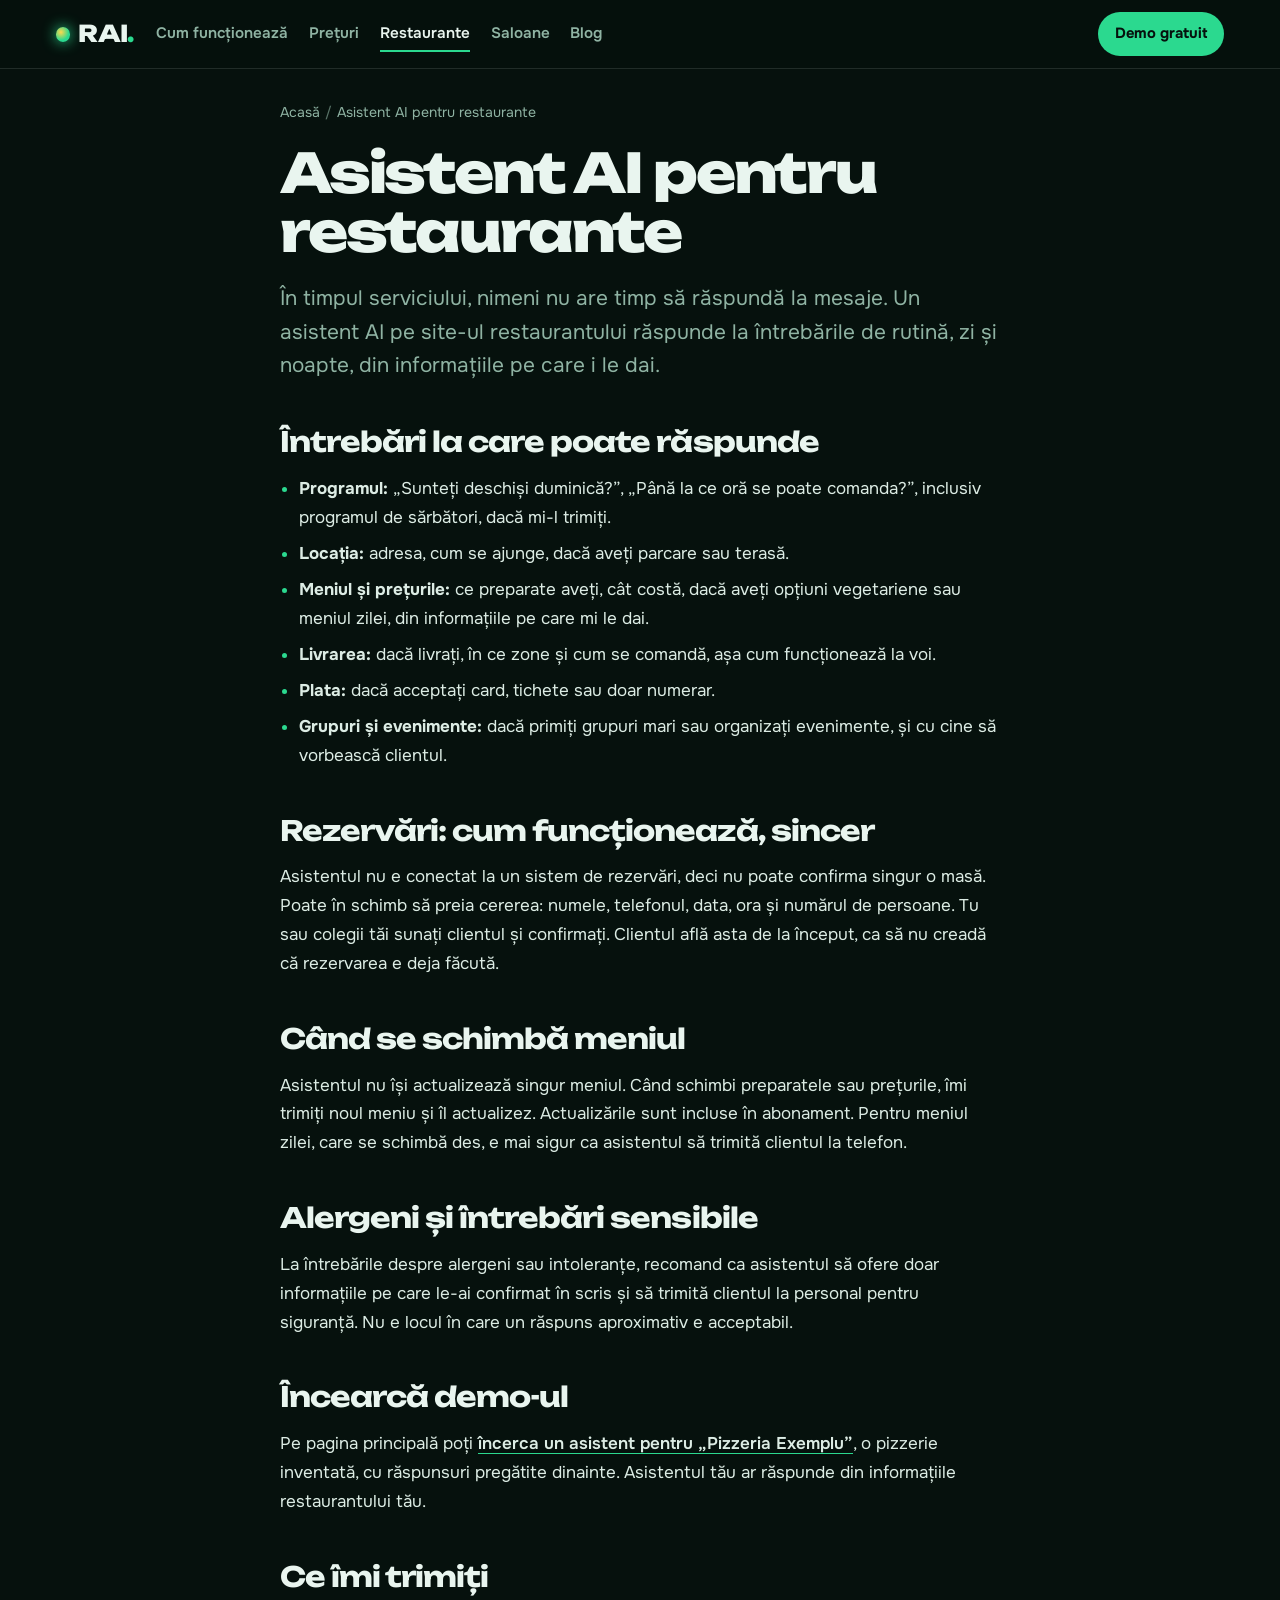
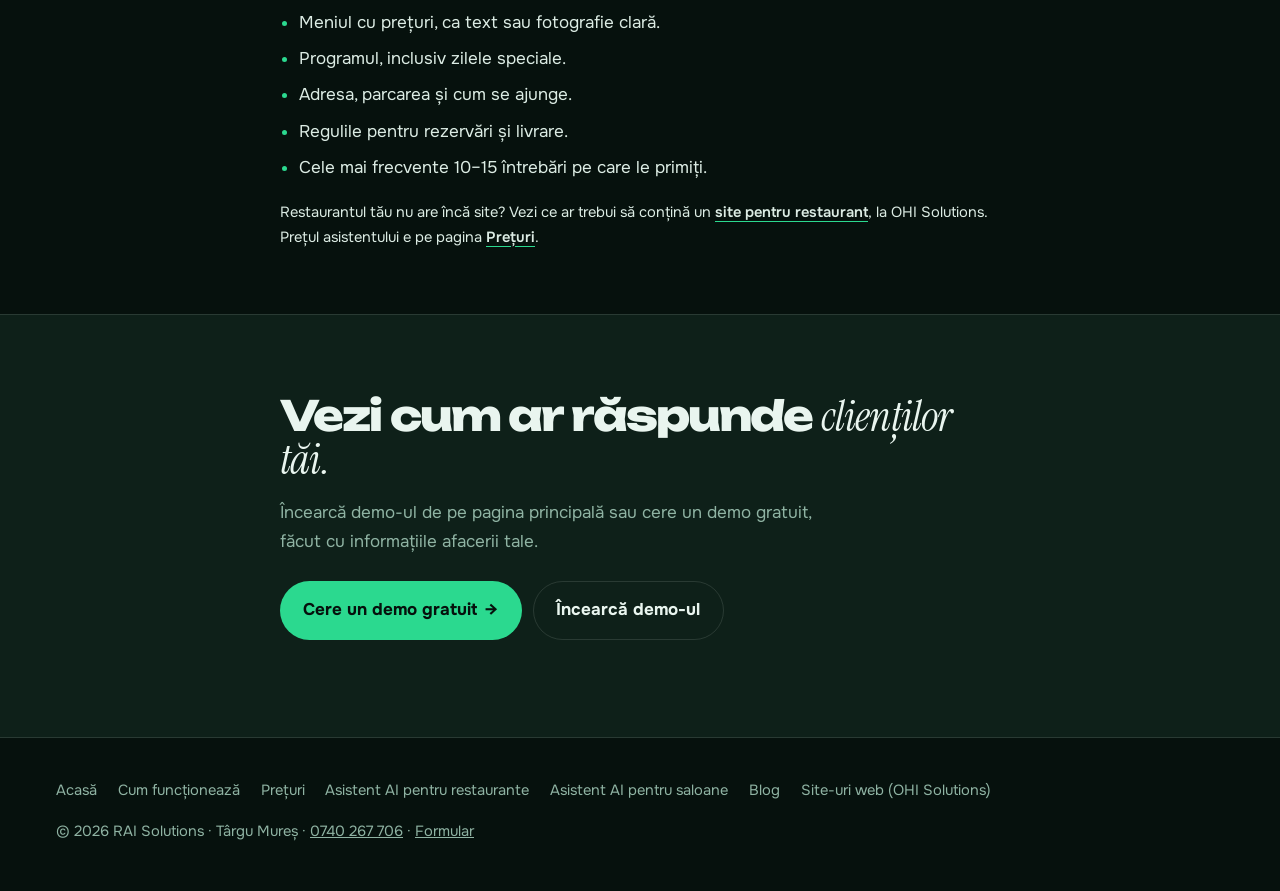
==== asistent-ai-restaurante.html @ 6ee431af "SEO: titlu, Google (sitemap, robots, date structurate), pagini noi și blog Pagini: cum-functioneaza," ====
<!DOCTYPE html>
<html lang="ro">
<head>
<meta charset="utf-8">
<meta name="viewport" content="width=device-width, initial-scale=1, viewport-fit=cover">
<title>Asistent AI pentru Restaurante și Pizzerii | RAI Solutions</title>
<meta name="description" content="Un asistent AI pe site-ul restaurantului răspunde despre program, meniu, prețuri, livrare și locație, și preia datele celor care vor să rezerve. Vezi ce poate și ce nu.">
<link rel="canonical" href="https://rais-pi.vercel.app/asistent-ai-restaurante">
<meta name="robots" content="index, follow">
<meta property="og:type" content="website">
<meta property="og:locale" content="ro_RO">
<meta property="og:site_name" content="RAI Solutions">
<meta property="og:title" content="Asistent AI pentru Restaurante și Pizzerii | RAI Solutions">
<meta property="og:description" content="Un asistent AI pe site-ul restaurantului răspunde despre program, meniu, prețuri, livrare și locație, și preia datele celor care vor să rezerve. Vezi ce poate și ce nu.">
<meta property="og:url" content="https://rais-pi.vercel.app/asistent-ai-restaurante">
<meta property="og:image" content="https://rais-pi.vercel.app/og-image.png">
<meta property="og:image:width" content="1200">
<meta property="og:image:height" content="630">
<meta name="twitter:card" content="summary_large_image">
<meta name="theme-color" content="#06110D">
<link rel="icon" href="/favicon.ico" sizes="any">
<link rel="icon" href="/icon-512.png" type="image/png">
<link rel="apple-touch-icon" href="/apple-touch-icon.png">
<link rel="preconnect" href="https://fonts.googleapis.com">
<link rel="preconnect" href="https://fonts.gstatic.com" crossorigin>
<link href="https://fonts.googleapis.com/css2?family=Unbounded:wght@700;800&family=Onest:wght@400;600;700&family=Instrument+Serif:ital@1&display=swap" rel="stylesheet">
<link rel="stylesheet" href="/pagini.css">
<script type="application/ld+json">[{"@context": "https://schema.org", "@type": "BreadcrumbList", "itemListElement": [{"@type": "ListItem", "position": 1, "name": "Acasă", "item": "https://rais-pi.vercel.app/"}, {"@type": "ListItem", "position": 2, "name": "Asistent AI pentru restaurante", "item": "https://rais-pi.vercel.app/asistent-ai-restaurante"}]}]</script>
</head>
<body>
<a class="skip" href="#continut">Sari la conținut</a>
<header class="top">
  <div class="wrap bar">
    <a class="brand" href="/" aria-label="RAI Solutions, pagina principală"><i aria-hidden="true"></i>RAI<span>.</span></a>
    <nav class="nav" aria-label="Principal"><a href="/cum-functioneaza">Cum funcționează</a><a href="/preturi">Prețuri</a><a href="/asistent-ai-restaurante" aria-current="page">Restaurante</a><a href="/asistent-ai-saloane">Saloane</a><a href="/blog">Blog</a></nav>
    <a class="btn btn-main btn-sm" href="/?pachet=demo#cerere">Demo gratuit</a>
  </div>
</header>
<main id="continut">
  <div class="wrap narrow">
    <nav class="crumbs" aria-label="Breadcrumb"><ol><li><a href="/">Acasă</a></li><li aria-current="page">Asistent AI pentru restaurante</li></ol></nav>
    <h1>Asistent AI pentru restaurante</h1>
    <p class="lead">În timpul serviciului, nimeni nu are timp să răspundă la mesaje. Un asistent AI pe site-ul restaurantului răspunde la întrebările de rutină, zi și noapte, din informațiile pe care i le dai.</p>
    <div class="prose">
<h2>Întrebări la care poate răspunde</h2>
<ul>
<li><b>Programul:</b> „Sunteți deschiși duminică?”, „Până la ce oră se poate comanda?”, inclusiv programul de sărbători, dacă mi-l trimiți.</li>
<li><b>Locația:</b> adresa, cum se ajunge, dacă aveți parcare sau terasă.</li>
<li><b>Meniul și prețurile:</b> ce preparate aveți, cât costă, dacă aveți opțiuni vegetariene sau meniul zilei, din informațiile pe care mi le dai.</li>
<li><b>Livrarea:</b> dacă livrați, în ce zone și cum se comandă, așa cum funcționează la voi.</li>
<li><b>Plata:</b> dacă acceptați card, tichete sau doar numerar.</li>
<li><b>Grupuri și evenimente:</b> dacă primiți grupuri mari sau organizați evenimente, și cu cine să vorbească clientul.</li>
</ul>

<h2>Rezervări: cum funcționează, sincer</h2>
<p>Asistentul nu e conectat la un sistem de rezervări, deci nu poate confirma singur o masă. Poate în schimb să preia cererea: numele, telefonul, data, ora și numărul de persoane. Tu sau colegii tăi sunați clientul și confirmați. Clientul află asta de la început, ca să nu creadă că rezervarea e deja făcută.</p>

<h2>Când se schimbă meniul</h2>
<p>Asistentul nu își actualizează singur meniul. Când schimbi preparatele sau prețurile, îmi trimiți noul meniu și îl actualizez. Actualizările sunt incluse în abonament. Pentru meniul zilei, care se schimbă des, e mai sigur ca asistentul să trimită clientul la telefon.</p>

<h2>Alergeni și întrebări sensibile</h2>
<p>La întrebările despre alergeni sau intoleranțe, recomand ca asistentul să ofere doar informațiile pe care le-ai confirmat în scris și să trimită clientul la personal pentru siguranță. Nu e locul în care un răspuns aproximativ e acceptabil.</p>

<h2>Încearcă demo-ul</h2>
<p>Pe pagina principală poți <a href="/#incearca">încerca un asistent pentru „Pizzeria Exemplu”</a>, o pizzerie inventată, cu răspunsuri pregătite dinainte. Asistentul tău ar răspunde din informațiile restaurantului tău.</p>

<h2>Ce îmi trimiți</h2>
<ul>
<li>Meniul cu prețuri, ca text sau fotografie clară.</li>
<li>Programul, inclusiv zilele speciale.</li>
<li>Adresa, parcarea și cum se ajunge.</li>
<li>Regulile pentru rezervări și livrare.</li>
<li>Cele mai frecvente 10–15 întrebări pe care le primiți.</li>
</ul>

<p class="small">Restaurantul tău nu are încă site? Vezi ce ar trebui să conțină un <a href="https://ohis-gamma.vercel.app/site-uri-restaurante" rel="noopener">site pentru restaurant</a>, la OHI Solutions. Prețul asistentului e pe pagina <a href="/preturi">Prețuri</a>.</p>
    </div>
  </div>
  <section class="band" aria-labelledby="h-cta">
    <div class="wrap narrow">
      <h2 id="h-cta">Vezi cum ar răspunde <em>clienților tăi.</em></h2>
      <p>Încearcă demo-ul de pe pagina principală sau cere un demo gratuit, făcut cu informațiile afacerii tale.</p>
      <p class="ctas"><a class="btn btn-main" href="/?pachet=demo#cerere">Cere un demo gratuit <span aria-hidden="true">→</span></a><a class="btn btn-ghost" href="/#incearca">Încearcă demo-ul</a></p>
    </div>
  </section>
</main>
<footer class="foot">
  <div class="wrap">
    <nav class="foot-links" aria-label="Pagini"><a href="/">Acasă</a><a href="/cum-functioneaza">Cum funcționează</a><a href="/preturi">Prețuri</a><a href="/asistent-ai-restaurante">Asistent AI pentru restaurante</a><a href="/asistent-ai-saloane">Asistent AI pentru saloane</a><a href="/blog">Blog</a><a href="https://ohis-gamma.vercel.app/" rel="noopener">Site-uri web (OHI Solutions)</a></nav>
    <p>© <span id="yr">2026</span> RAI Solutions · Târgu Mureș · <a href="tel:+40740267706">0740 267 706</a> · <a href="/#cerere">Formular</a></p>
  </div>
</footer>
<script>document.getElementById("yr").textContent=new Date().getFullYear()</script>
</body>
</html>
---- pagini.css ----
/* Stil comun pentru paginile RAI (servicii, prețuri, blog). Aceleași culori și fonturi ca pagina principală. */
:root{
  --bg:#06110D; --card:#0E2019; --ink:#E9F5EF; --muted:#8FB3A3; --line:rgba(233,245,239,.12);
  --tag:#2BD98F;
  --display:"Unbounded","Arial Black",system-ui,sans-serif;
  --serif:"Instrument Serif",Georgia,serif;
  --body:"Onest",system-ui,-apple-system,"Segoe UI",Roboto,sans-serif;
  color-scheme:dark;
}
*,*::before,*::after{box-sizing:border-box}
html{-webkit-text-size-adjust:100%}
body{margin:0;background:var(--bg);color:var(--ink);font-family:var(--body);font-size:1.0625rem;line-height:1.7;-webkit-font-smoothing:antialiased;overflow-x:clip}
a{color:inherit}
:focus-visible{outline:3px solid var(--tag);outline-offset:3px;border-radius:6px}
::selection{background:var(--tag);color:#06110D}
.sr{position:absolute;width:1px;height:1px;overflow:hidden;clip:rect(0 0 0 0);white-space:nowrap}
.skip{position:absolute;left:1rem;top:-4rem;z-index:100;background:var(--tag);color:#06110D;padding:.6rem 1rem;border-radius:10px;font-weight:700}
.skip:focus{top:1rem}
.wrap{max-width:78rem;margin:0 auto;padding:0 clamp(1rem,4vw,2.5rem)}
.narrow{max-width:50rem}

header.top{position:sticky;top:0;z-index:50;background:color-mix(in srgb,var(--bg) 86%,transparent);backdrop-filter:blur(14px);-webkit-backdrop-filter:blur(14px);border-bottom:1px solid var(--line);padding-top:env(safe-area-inset-top,0px)}
.bar{display:flex;align-items:center;gap:1.4rem;min-height:68px}
.brand{font-family:var(--display);font-weight:800;font-size:1.45rem;letter-spacing:-.03em;text-decoration:none}
.brand span{color:var(--tag)}
.brand i{display:inline-block;width:.62em;height:.62em;border-radius:50%;margin-right:.35em;background:radial-gradient(circle at 35% 35%,#FFD84D,var(--tag) 60%);box-shadow:0 0 14px var(--tag);vertical-align:.02em}
.nav{display:flex;gap:1.3rem;margin-right:auto}
.nav a{white-space:nowrap;text-decoration:none;color:var(--muted);font-weight:600;font-size:.95rem;padding:.3rem 0}
.nav a:hover,.nav a[aria-current="page"]{color:var(--ink)}
.nav a[aria-current="page"]{box-shadow:inset 0 -2px 0 var(--tag)}
@media (max-width:720px){
  .bar{flex-wrap:wrap;gap:.2rem 1rem;padding:.6rem 0}
  .nav{order:3;width:100%;overflow-x:auto;gap:1.1rem;padding-bottom:.2rem;scrollbar-width:none}
  .nav::-webkit-scrollbar{display:none}
  .bar .btn-sm{margin-left:auto}
}

.btn{display:inline-flex;align-items:center;justify-content:center;gap:.5rem;border-radius:999px;padding:.9rem 1.4rem;font-weight:700;text-decoration:none;border:1.5px solid transparent;transition:transform .25s,background .25s,color .25s;min-height:44px}
.btn:hover{transform:translateY(-2px)}
.btn-main{background:var(--tag);color:#06110D}
.btn-ghost{border-color:var(--line);color:var(--ink)}
.btn-ghost:hover{border-color:var(--ink)}
.btn-sm{padding:.55rem 1rem;font-size:.92rem}

main{padding-bottom:0}
.crumbs ol{list-style:none;display:flex;flex-wrap:wrap;gap:.3rem;padding:0;margin:2rem 0 0;font-size:.88rem;color:var(--muted)}
.crumbs li+li::before{content:"/";margin-right:.3rem;opacity:.6}
.crumbs a{text-decoration:none}
.crumbs a:hover{text-decoration:underline}
h1{font-family:var(--display);font-weight:800;font-size:clamp(1.9rem,5.6vw,3.4rem);line-height:1.08;letter-spacing:-.04em;margin:1.2rem 0 0}
.meta{color:var(--muted);font-size:.92rem;margin:.9rem 0 0}
.lead{font-size:clamp(1.12rem,2vw,1.3rem);color:var(--muted);margin:1.3rem 0 0;line-height:1.6}
.prose{margin:2.2rem 0 4rem}
.prose h2{font-family:var(--display);font-weight:700;font-size:clamp(1.3rem,3vw,1.75rem);line-height:1.1;letter-spacing:-.035em;margin:2.8rem 0 .8rem}
.prose h3{font-family:var(--display);font-weight:700;font-size:1.2rem;letter-spacing:-.02em;margin:0 0 .3rem}
.prose p,.prose li{color:color-mix(in srgb,var(--ink) 86%,var(--muted))}
.prose a{text-decoration:underline;text-decoration-color:var(--tag);text-underline-offset:4px;font-weight:600}
.prose ul{padding-left:1.2rem}
.prose li{margin:.45rem 0}
.prose li::marker{color:var(--tag)}
.small{font-size:.92rem;color:var(--muted)}

.steps{list-style:none;padding:0;counter-reset:s;display:grid;gap:.8rem}
.steps li{counter-increment:s;background:var(--card);border:1px solid var(--line);border-radius:18px;padding:1.1rem 1.2rem 1.1rem 4rem;position:relative;margin:0}
.steps li::before{content:counter(s,decimal-leading-zero);position:absolute;left:1.15rem;top:1.05rem;font-family:var(--display);font-weight:800;color:var(--tag);font-size:1.2rem}
.steps p{margin:0}
.steps h3{margin:0 0 .25rem}
.related ul{padding-left:1.2rem}
.related h2{font-size:1.2rem!important}

.tablebox{overflow-x:auto;border:1px solid var(--line);border-radius:18px;margin:1.2rem 0}
table{width:100%;border-collapse:collapse;font-size:.95rem;min-width:30rem}
th,td{padding:.8rem 1rem;text-align:left;border-bottom:1px solid var(--line);vertical-align:top}
thead th{font-family:var(--display);font-size:1rem}
thead th:last-child{color:var(--tag)}
tbody tr:last-child th,tbody tr:last-child td{border-bottom:0}
tbody th{font-weight:600;color:var(--muted)}

.tiers{display:grid;grid-template-columns:repeat(3,1fr);gap:1rem;margin:0 0 1rem}
.tiers.two{grid-template-columns:repeat(2,1fr)}
@media (max-width:820px){.tiers,.tiers.two{grid-template-columns:1fr}}
.tier{background:var(--card);border:1px solid var(--line);border-radius:22px;padding:1.4rem;display:flex;flex-direction:column}
.tier.main{border-color:var(--tag)}
.tier h2{margin:.7rem 0 .2rem!important;font-size:1.5rem!important}
.tier .tag{align-self:flex-start;font-size:.72rem;font-weight:700;letter-spacing:.12em;text-transform:uppercase;color:#06110D;background:var(--tag);border-radius:999px;padding:.25rem .7rem}
.tier .amt{font-family:var(--display);font-weight:800;font-size:2.8rem;letter-spacing:-.05em;margin:.2rem 0 0;line-height:1;color:var(--ink)}
.tier .amt small{font-size:1rem;letter-spacing:0;color:var(--muted)}
.tier .std{font-size:.88rem;color:var(--muted);margin:.4rem 0 .6rem}
.tier .btn{margin-top:auto;align-self:flex-start;text-decoration:none!important}

.posts{list-style:none;padding:0;display:grid;gap:1rem}
.posts li{margin:0}
.posts article{background:var(--card);border:1px solid var(--line);border-radius:20px;padding:1.3rem 1.4rem}
.posts h2{margin:0 0 .4rem!important;font-size:1.35rem!important}
.posts h2 a{text-decoration:none!important}
.posts h2 a:hover{text-decoration:underline!important}
.posts p{margin:0;color:var(--muted)}

.related{border-top:1px solid var(--line);margin-top:3rem;padding-top:.5rem}

.band{background:var(--card);border-top:1px solid var(--line);border-bottom:1px solid var(--line);padding:clamp(3rem,7vw,5rem) 0}
.band h2{font-family:var(--display);font-weight:800;font-size:clamp(1.7rem,4.4vw,2.6rem);letter-spacing:-.045em;line-height:1;margin:0}
.band h2 em{font-family:var(--serif);font-style:italic;font-weight:400;letter-spacing:-.02em}
.band p{color:var(--muted);max-width:36rem}
.ctas{display:flex;flex-wrap:wrap;gap:.7rem;margin-top:1.5rem}

.foot{padding:2.5rem 0 calc(2rem + env(safe-area-inset-bottom,0px));color:var(--muted);font-size:.92rem}
.foot-links{display:flex;flex-wrap:wrap;gap:.5rem 1.3rem;margin-bottom:1rem}
.foot-links a{text-decoration:none}
.foot-links a:hover{color:var(--ink);text-decoration:underline}
@media (prefers-reduced-motion: reduce){*{transition:none!important}}
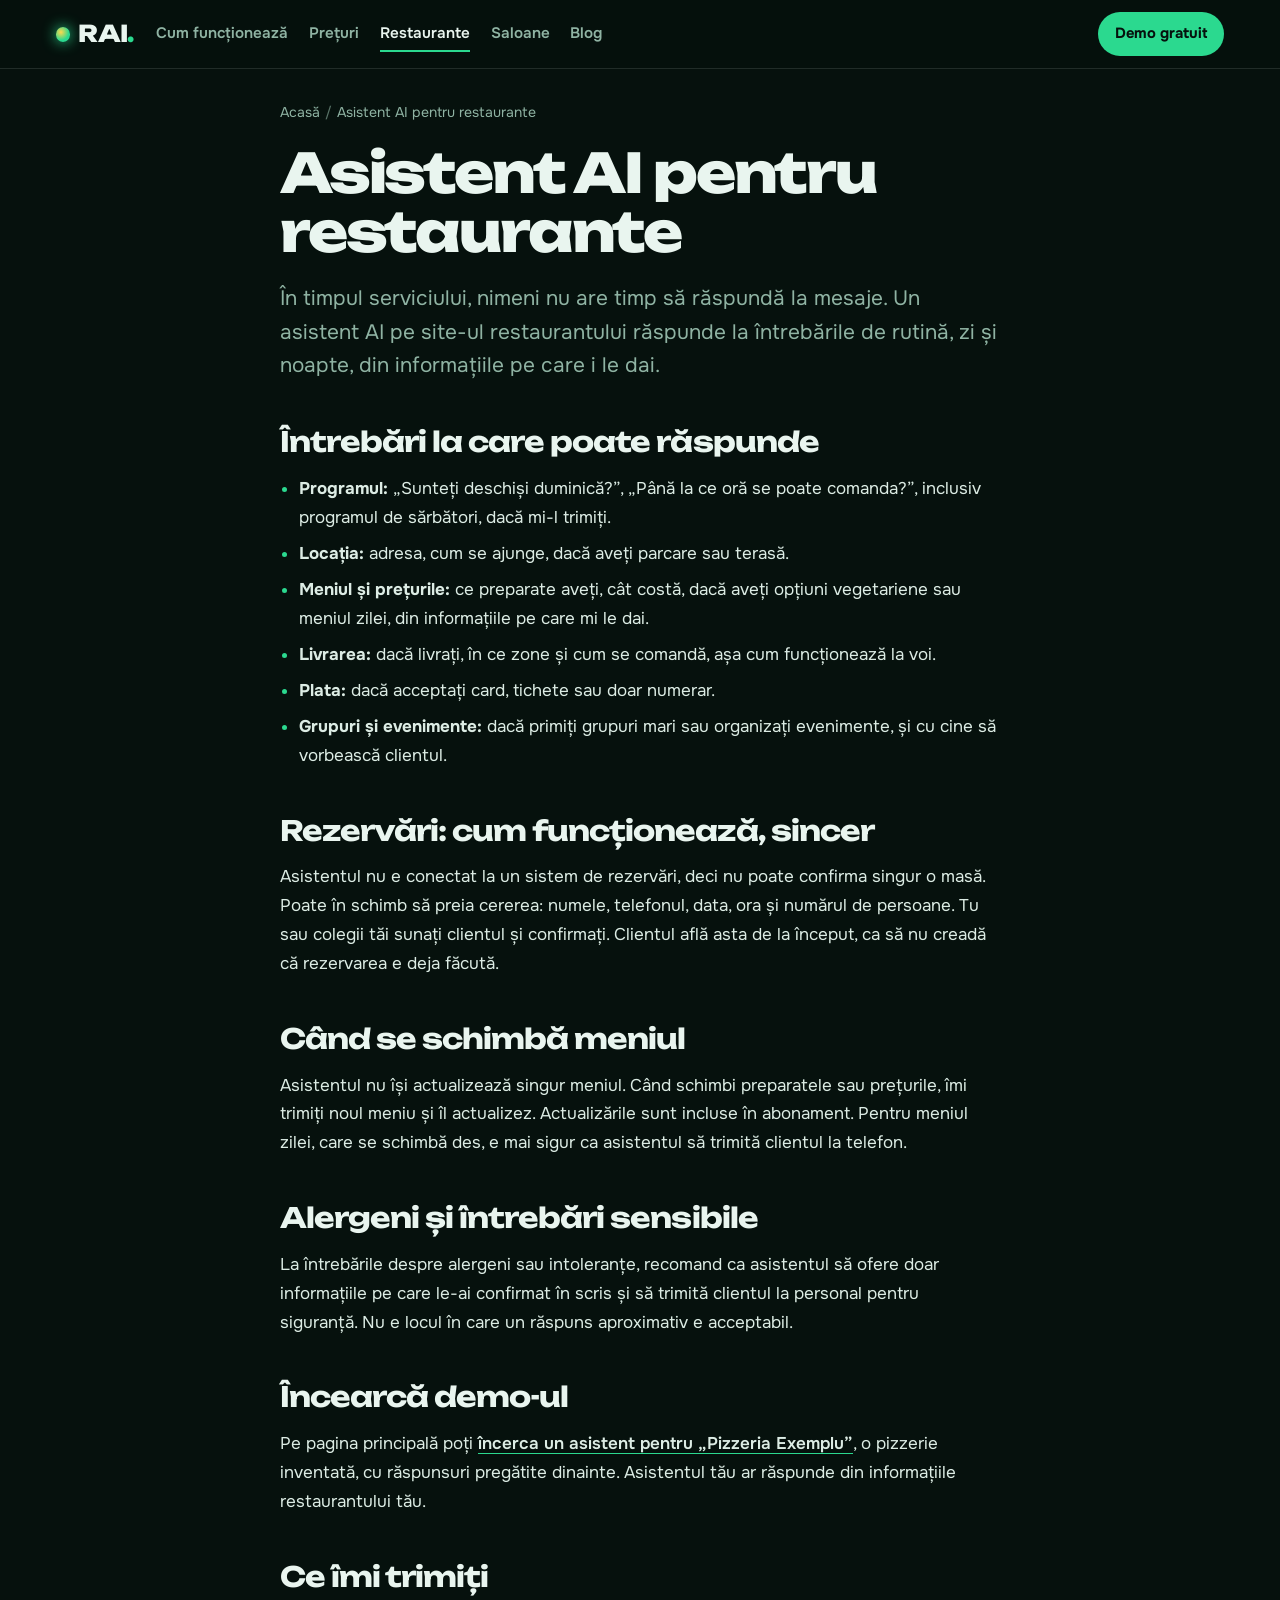
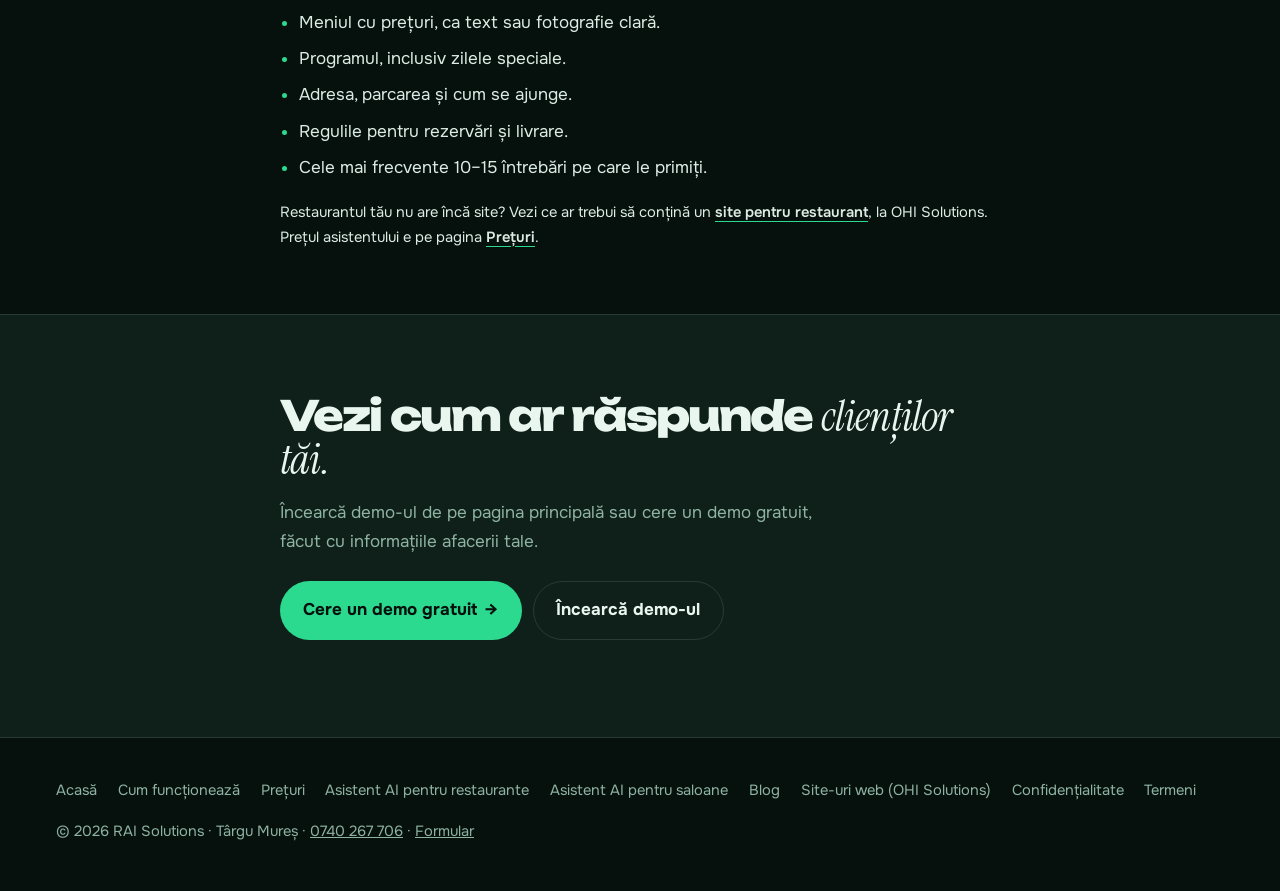
==== commit 7c62b1f5: "Add privacy policy and terms pages Co-Authored-By: Claude Opus 5.5 <noreply@anthropic.com> Claude-Se" ====
--- a/asistent-ai-restaurante.html
+++ b/asistent-ai-restaurante.html
@@ -86,7 +86,7 @@
 </main>
 <footer class="foot">
   <div class="wrap">
-    <nav class="foot-links" aria-label="Pagini"><a href="/">Acasă</a><a href="/cum-functioneaza">Cum funcționează</a><a href="/preturi">Prețuri</a><a href="/asistent-ai-restaurante">Asistent AI pentru restaurante</a><a href="/asistent-ai-saloane">Asistent AI pentru saloane</a><a href="/blog">Blog</a><a href="https://ohis-gamma.vercel.app/" rel="noopener">Site-uri web (OHI Solutions)</a></nav>
+    <nav class="foot-links" aria-label="Pagini"><a href="/">Acasă</a><a href="/cum-functioneaza">Cum funcționează</a><a href="/preturi">Prețuri</a><a href="/asistent-ai-restaurante">Asistent AI pentru restaurante</a><a href="/asistent-ai-saloane">Asistent AI pentru saloane</a><a href="/blog">Blog</a><a href="https://ohis-gamma.vercel.app/" rel="noopener">Site-uri web (OHI Solutions)</a><a href="/confidentialitate">Confidențialitate</a><a href="/termeni">Termeni</a></nav>
     <p>© <span id="yr">2026</span> RAI Solutions · Târgu Mureș · <a href="tel:+40740267706">0740 267 706</a> · <a href="/#cerere">Formular</a></p>
   </div>
 </footer>
